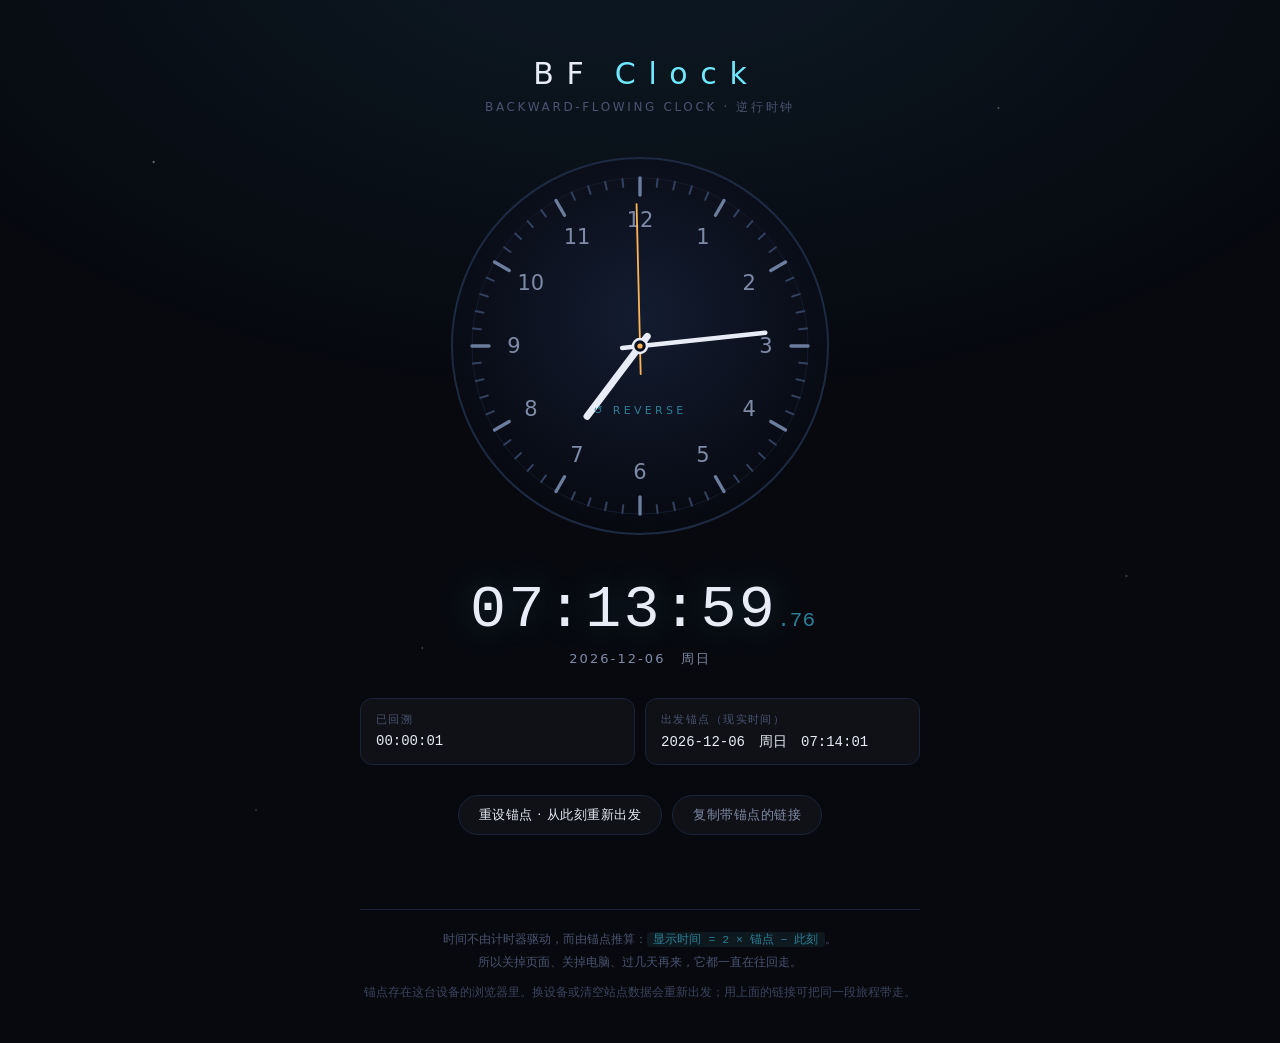
==== BF_Clock/index.html @ 8f122b0f "BF_Clock: 逆行时钟，并搭起工具集骨架 时钟以首次打开的时刻为锚点，每帧按 2×锚点−此刻 现算显示时间， 因此页面关闭期间也在持续回退，且无累积误差。锚点存 localStorage， 可用" ====
<!DOCTYPE html>
<html lang="zh-CN">
<head>
<meta charset="utf-8">
<meta name="viewport" content="width=device-width, initial-scale=1, viewport-fit=cover">
<title>BF Clock · 逆行时钟</title>
<meta name="description" content="一台从你第一次打开它的那一刻起，就一直向过去走的时钟。">
<meta name="theme-color" content="#07090f">
<link rel="icon" href="data:image/svg+xml,<svg xmlns='http://www.w3.org/2000/svg' viewBox='0 0 100 100'><text y='.9em' font-size='90'>&#8634;</text></svg>">
<link rel="stylesheet" href="style.css">
</head>
<body>
<div class="starfield" aria-hidden="true"></div>

<main class="stage">

  <header class="masthead">
    <h1 class="wordmark">BF&thinsp;<span>Clock</span></h1>
    <p class="tagline">Backward-Flowing Clock &middot; 逆行时钟</p>
  </header>

  <section class="dial-wrap" aria-hidden="true">
    <svg class="dial" viewBox="0 0 400 400" role="presentation">
      <defs>
        <radialGradient id="faceGlow" cx="50%" cy="42%" r="62%">
          <stop offset="0%"   stop-color="#131c30"/>
          <stop offset="70%"  stop-color="#0a0e19"/>
          <stop offset="100%" stop-color="#05070d"/>
        </radialGradient>
      </defs>

      <circle cx="200" cy="200" r="188" fill="url(#faceGlow)"/>
      <circle cx="200" cy="200" r="188" class="rim"/>
      <circle cx="200" cy="200" r="168" class="rim-inner"/>

      <g id="ticks"></g>
      <g id="numerals"></g>

      <!-- 指针：绘制成 12 点方向，靠 rotate 定位 -->
      <g id="handHour"   class="hand hand-hour">
        <line x1="200" y1="212" x2="200" y2="112"/>
      </g>
      <g id="handMinute" class="hand hand-minute">
        <line x1="200" y1="218" x2="200" y2="74"/>
      </g>
      <g id="handSecond" class="hand hand-second">
        <line x1="200" y1="228" x2="200" y2="58"/>
      </g>

      <circle cx="200" cy="200" r="7"   class="pivot"/>
      <circle cx="200" cy="200" r="2.6" class="pivot-dot"/>

      <text x="200" y="268" class="dial-mark">&#8634;&nbsp;REVERSE</text>
    </svg>
  </section>

  <section class="readout">
    <div class="clock-line">
      <time id="digital" class="digital" datetime="">--:--:--</time><span id="centis" class="centis">.00</span>
    </div>
    <div id="datestamp" class="datestamp">&nbsp;</div>
  </section>

  <section class="meters">
    <div class="meter">
      <div class="meter-label">已回溯</div>
      <div id="rewound" class="meter-value">--</div>
    </div>
    <div class="meter">
      <div class="meter-label">出发锚点（现实时间）</div>
      <div id="anchor" class="meter-value">--</div>
    </div>
  </section>

  <section class="controls">
    <button id="btnReset" type="button" class="btn">重设锚点 · 从此刻重新出发</button>
    <button id="btnShare" type="button" class="btn btn-ghost">复制带锚点的链接</button>
  </section>

  <p id="toast" class="toast" role="status" aria-live="polite"></p>

  <footer class="footnote">
    <p>时间不由计时器驱动，而由锚点推算：<code>显示时间 = 2 × 锚点 − 此刻</code>。<br>
       所以关掉页面、关掉电脑、过几天再来，它都一直在往回走。</p>
    <p class="footnote-dim">锚点存在这台设备的浏览器里。换设备或清空站点数据会重新出发；用上面的链接可把同一段旅程带走。</p>
  </footer>

</main>

<script src="script.js"></script>
</body>
</html>
---- BF_Clock/style.css ----
/* BF Clock — 逆行时钟 */

:root {
  --bg:        #07090f;
  --ink:       #e8ecf6;
  --ink-dim:   #7f8ba6;
  --ink-faint: #4a5470;
  --accent:    #6ee7ff;
  --accent-dim:#2a7f96;
  --warm:      #ffb457;
  --line:      #1b2438;
  --panel:     rgba(255,255,255,.035);
}

* { box-sizing: border-box; }

html, body {
  margin: 0;
  min-height: 100%;
  background: var(--bg);
  color: var(--ink);
  font-family: "Segoe UI", -apple-system, BlinkMacSystemFont, "PingFang SC",
               "Microsoft YaHei", "Hiragino Sans GB", system-ui, sans-serif;
  -webkit-font-smoothing: antialiased;
}

body {
  display: flex;
  justify-content: center;
  padding: clamp(20px, 5vw, 56px) 18px calc(40px + env(safe-area-inset-bottom));
}

/* ── 背景星场 ───────────────────────────────────────── */
.starfield {
  position: fixed;
  inset: 0;
  pointer-events: none;
  background:
    radial-gradient(1.6px 1.6px at 12% 18%,  rgba(255,255,255,.55), transparent),
    radial-gradient(1.4px 1.4px at 78% 12%,  rgba(255,255,255,.42), transparent),
    radial-gradient(1.2px 1.2px at 33% 72%,  rgba(255,255,255,.38), transparent),
    radial-gradient(1.6px 1.6px at 88% 64%,  rgba(255,255,255,.30), transparent),
    radial-gradient(1.2px 1.2px at 58% 38%,  rgba(255,255,255,.30), transparent),
    radial-gradient(1.4px 1.4px at 20% 90%,  rgba(255,255,255,.26), transparent),
    radial-gradient(1200px 700px at 50% -10%, rgba(46,120,160,.16), transparent 70%);
}

/* ── 布局 ──────────────────────────────────────────── */
.stage {
  position: relative;
  width: 100%;
  max-width: 560px;
  display: flex;
  flex-direction: column;
  align-items: center;
  gap: clamp(18px, 3.4vw, 30px);
}

.masthead { text-align: center; }

.wordmark {
  margin: 0;
  font-size: clamp(22px, 5.6vw, 30px);
  font-weight: 300;
  letter-spacing: .42em;
  text-indent: .42em;
  color: var(--ink);
}
.wordmark span { color: var(--accent); }

.tagline {
  margin: 8px 0 0;
  font-size: 12px;
  letter-spacing: .22em;
  text-transform: uppercase;
  color: var(--ink-faint);
}

/* ── 表盘 ──────────────────────────────────────────── */
.dial-wrap { width: min(100%, 400px); }
.dial { width: 100%; height: auto; display: block; }

.rim        { fill: none; stroke: #1d2a42; stroke-width: 2; }
.rim-inner  { fill: none; stroke: #131c2d; stroke-width: 1; }

.tick        { stroke: #33415e; stroke-width: 2;   stroke-linecap: round; }
.tick.major  { stroke: #6c7d9e; stroke-width: 3.4; }

.numeral {
  fill: var(--ink-dim);
  font-size: 21px;
  font-weight: 400;
  text-anchor: middle;
  dominant-baseline: central;
  font-variant-numeric: tabular-nums;
}

.hand line { stroke-linecap: round; }
.hand-hour   line { stroke: var(--ink);   stroke-width: 7; }
.hand-minute line { stroke: var(--ink);   stroke-width: 4.5; }
.hand-second line { stroke: var(--warm);  stroke-width: 1.8; }

.pivot     { fill: #0b1020; stroke: var(--ink); stroke-width: 2.5; }
.pivot-dot { fill: var(--warm); }

.dial-mark {
  fill: var(--accent-dim);
  font-size: 11px;
  letter-spacing: .3em;
  text-anchor: middle;
}

/* ── 数字读数 ──────────────────────────────────────── */
.readout { text-align: center; }

.clock-line {
  display: flex;
  align-items: baseline;
  justify-content: center;
}

.digital {
  font-family: ui-monospace, "SF Mono", "Cascadia Mono", Consolas, "Liberation Mono", monospace;
  font-size: clamp(38px, 11vw, 60px);
  font-weight: 300;
  letter-spacing: .04em;
  font-variant-numeric: tabular-nums;
  color: var(--ink);
  text-shadow: 0 0 34px rgba(110,231,255,.22);
}

.centis {
  font-family: ui-monospace, "SF Mono", "Cascadia Mono", Consolas, "Liberation Mono", monospace;
  font-size: clamp(15px, 4vw, 21px);
  font-variant-numeric: tabular-nums;
  color: var(--accent-dim);
  width: 2.6ch;
  text-align: left;
}

.datestamp {
  margin-top: 6px;
  font-size: 13px;
  letter-spacing: .16em;
  color: var(--ink-dim);
  font-variant-numeric: tabular-nums;
}

/* ── 仪表 ──────────────────────────────────────────── */
.meters {
  display: grid;
  grid-template-columns: 1fr 1fr;
  gap: 10px;
  width: 100%;
}

.meter {
  background: var(--panel);
  border: 1px solid var(--line);
  border-radius: 12px;
  padding: 13px 15px;
  min-width: 0;
}

.meter-label {
  font-size: 11px;
  letter-spacing: .13em;
  color: var(--ink-faint);
  margin-bottom: 6px;
}

.meter-value {
  font-family: ui-monospace, "SF Mono", "Cascadia Mono", Consolas, "Liberation Mono", monospace;
  font-size: 14px;
  font-variant-numeric: tabular-nums;
  color: var(--ink);
  overflow-wrap: anywhere;
}

/* ── 控件 ──────────────────────────────────────────── */
.controls {
  display: flex;
  flex-wrap: wrap;
  gap: 10px;
  justify-content: center;
}

.btn {
  font: inherit;
  font-size: 13px;
  letter-spacing: .04em;
  color: var(--ink);
  background: var(--panel);
  border: 1px solid var(--line);
  border-radius: 999px;
  padding: 10px 20px;
  cursor: pointer;
  transition: border-color .18s, color .18s, background .18s;
}
.btn:hover  { border-color: var(--accent-dim); color: var(--accent); }
.btn:active { background: rgba(110,231,255,.08); }
.btn:focus-visible { outline: 2px solid var(--accent-dim); outline-offset: 2px; }
.btn-ghost { color: var(--ink-dim); }

/* ── 提示 ──────────────────────────────────────────── */
.toast {
  margin: 0;
  min-height: 1.2em;
  font-size: 12px;
  letter-spacing: .06em;
  color: var(--accent);
  opacity: 0;
  transition: opacity .25s;
}
.toast.show { opacity: 1; }

/* ── 脚注 ──────────────────────────────────────────── */
.footnote {
  text-align: center;
  font-size: 12px;
  line-height: 1.85;
  color: var(--ink-faint);
  border-top: 1px solid var(--line);
  padding-top: 18px;
  width: 100%;
}
.footnote p { margin: 0 0 8px; }
.footnote p:last-child { margin-bottom: 0; }
.footnote-dim { color: #3c445c; }

.footnote code {
  font-family: ui-monospace, Consolas, monospace;
  font-size: 11.5px;
  color: var(--accent-dim);
  background: rgba(110,231,255,.07);
  border-radius: 4px;
  padding: 1px 6px;
}

@media (max-width: 380px) {
  .meters { grid-template-columns: 1fr; }
}

@media (prefers-reduced-motion: reduce) {
  * { transition: none !important; }
}
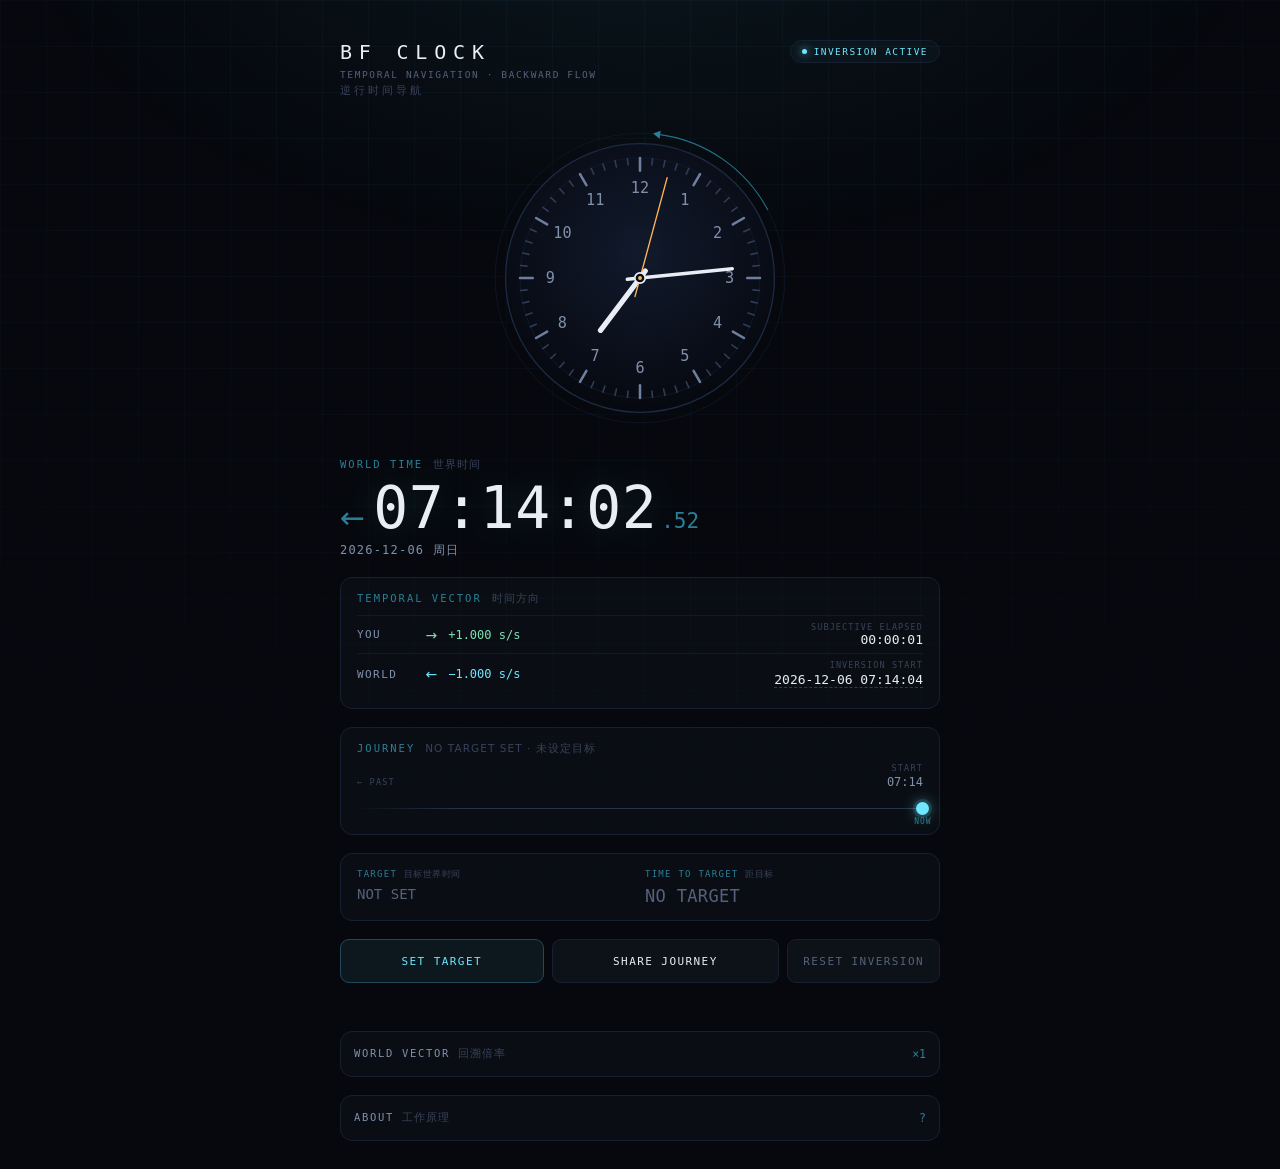
==== commit cdb75897: "BF_Clock: 从逆行时钟升级为逆行时间导航仪 信息模型改成两个相反方向：YOU → +1.000 s/s / WORLD ← −1.000 s/s。 WORLD TIME 升为第一视觉焦点，表盘" ====
--- a/BF_Clock/index.html
+++ b/BF_Clock/index.html
@@ -3,89 +3,239 @@
 <head>
 <meta charset="utf-8">
 <meta name="viewport" content="width=device-width, initial-scale=1, viewport-fit=cover">
-<title>BF Clock · 逆行时钟</title>
-<meta name="description" content="一台从你第一次打开它的那一刻起，就一直向过去走的时钟。">
-<meta name="theme-color" content="#07090f">
+<title>BF Clock · 逆行时间导航</title>
+<meta name="description" content="逆行时间导航仪。你的主观时间继续向前，你所在的世界时间向过去移动。">
+<meta name="theme-color" content="#06080d">
 <link rel="icon" href="data:image/svg+xml,<svg xmlns='http://www.w3.org/2000/svg' viewBox='0 0 100 100'><text y='.9em' font-size='90'>&#8634;</text></svg>">
 <link rel="stylesheet" href="style.css">
 </head>
 <body>
-<div class="starfield" aria-hidden="true"></div>
-
-<main class="stage">
-
+<div class="field" aria-hidden="true"></div>
+
+<main class="instrument">
+
+  <!-- ── 标识与状态 ─────────────────────────────────── -->
   <header class="masthead">
-    <h1 class="wordmark">BF&thinsp;<span>Clock</span></h1>
-    <p class="tagline">Backward-Flowing Clock &middot; 逆行时钟</p>
+    <div class="brand">
+      <h1 class="wordmark">BF&nbsp;CLOCK</h1>
+      <p class="brand-sub">TEMPORAL NAVIGATION · BACKWARD FLOW</p>
+      <p class="brand-cn">逆行时间导航</p>
+    </div>
+    <div id="statusChip" class="status" role="status" aria-live="polite">
+      <span class="status-dot" aria-hidden="true"></span>
+      <span id="statusText">INVERSION ACTIVE</span>
+    </div>
   </header>
 
-  <section class="dial-wrap" aria-hidden="true">
-    <svg class="dial" viewBox="0 0 400 400" role="presentation">
+  <!-- ── 表盘：世界时间的视觉表达 ───────────────────── -->
+  <section class="dial-wrap">
+    <svg class="dial" viewBox="0 0 400 400" aria-hidden="true" focusable="false">
       <defs>
-        <radialGradient id="faceGlow" cx="50%" cy="42%" r="62%">
-          <stop offset="0%"   stop-color="#131c30"/>
-          <stop offset="70%"  stop-color="#0a0e19"/>
-          <stop offset="100%" stop-color="#05070d"/>
+        <radialGradient id="faceGlow" cx="50%" cy="40%" r="64%">
+          <stop offset="0%"   stop-color="#111a2c"/>
+          <stop offset="72%"  stop-color="#090d17"/>
+          <stop offset="100%" stop-color="#05070c"/>
         </radialGradient>
       </defs>
 
-      <circle cx="200" cy="200" r="188" fill="url(#faceGlow)"/>
-      <circle cx="200" cy="200" r="188" class="rim"/>
-      <circle cx="200" cy="200" r="168" class="rim-inner"/>
+      <!-- 逆行方向环 -->
+      <circle cx="200" cy="200" r="181" class="vector-ring"/>
+      <path d="M 225.2 20.8 A 181 181 0 0 1 359.8 115.0" class="vector-arc"/>
+      <polygon points="216.3,19.5 225.9,15.9 224.5,25.8" class="vector-head"/>
+
+      <circle cx="200" cy="200" r="168" fill="url(#faceGlow)"/>
+      <circle cx="200" cy="200" r="168" class="rim"/>
+      <circle cx="200" cy="200" r="150" class="rim-inner"/>
 
       <g id="ticks"></g>
       <g id="numerals"></g>
 
-      <!-- 指针：绘制成 12 点方向，靠 rotate 定位 -->
-      <g id="handHour"   class="hand hand-hour">
-        <line x1="200" y1="212" x2="200" y2="112"/>
-      </g>
-      <g id="handMinute" class="hand hand-minute">
-        <line x1="200" y1="218" x2="200" y2="74"/>
-      </g>
-      <g id="handSecond" class="hand hand-second">
-        <line x1="200" y1="228" x2="200" y2="58"/>
-      </g>
-
-      <circle cx="200" cy="200" r="7"   class="pivot"/>
-      <circle cx="200" cy="200" r="2.6" class="pivot-dot"/>
-
-      <text x="200" y="268" class="dial-mark">&#8634;&nbsp;REVERSE</text>
+      <!-- 指针画在 12 点方向，靠 rotate 定位 -->
+      <g id="handHour"   class="hand hand-hour"><line   x1="200" y1="211" x2="200" y2="118"/></g>
+      <g id="handMinute" class="hand hand-minute"><line x1="200" y1="216" x2="200" y2="84"/></g>
+      <g id="handSecond" class="hand hand-second"><line x1="200" y1="224" x2="200" y2="70"/></g>
+
+      <circle cx="200" cy="200" r="6.5" class="pivot"/>
+      <circle cx="200" cy="200" r="2.4" class="pivot-dot"/>
     </svg>
   </section>
 
-  <section class="readout">
-    <div class="clock-line">
-      <time id="digital" class="digital" datetime="">--:--:--</time><span id="centis" class="centis">.00</span>
-    </div>
-    <div id="datestamp" class="datestamp">&nbsp;</div>
-  </section>
-
-  <section class="meters">
-    <div class="meter">
-      <div class="meter-label">已回溯</div>
-      <div id="rewound" class="meter-value">--</div>
-    </div>
-    <div class="meter">
-      <div class="meter-label">出发锚点（现实时间）</div>
-      <div id="anchor" class="meter-value">--</div>
-    </div>
-  </section>
-
-  <section class="controls">
-    <button id="btnReset" type="button" class="btn">重设锚点 · 从此刻重新出发</button>
-    <button id="btnShare" type="button" class="btn btn-ghost">复制带锚点的链接</button>
+  <!-- ── 第一焦点：WORLD TIME ───────────────────────── -->
+  <section class="world">
+    <div class="label-row">
+      <span class="label">WORLD TIME</span>
+      <span class="label-cn">世界时间</span>
+    </div>
+    <div class="world-time">
+      <span class="dir-rev" aria-hidden="true">←</span>
+      <time id="worldClock" class="world-clock" datetime="">--:--:--</time><span id="worldCentis" class="world-centis">.00</span>
+    </div>
+    <div id="worldDate" class="world-date">&nbsp;</div>
+  </section>
+
+  <!-- ── 第三焦点：时间方向 ─────────────────────────── -->
+  <section class="vectors" aria-label="时间方向">
+    <div class="label-row">
+      <span class="label">TEMPORAL VECTOR</span>
+      <span class="label-cn">时间方向</span>
+    </div>
+
+    <div class="vector">
+      <span class="v-who">YOU</span>
+      <span class="v-arrow fwd" aria-hidden="true">→</span>
+      <span class="v-rate fwd">+1.000&thinsp;s/s</span>
+      <span class="v-slot">
+        <span class="v-slot-label">SUBJECTIVE ELAPSED</span>
+        <span id="subjElapsed" class="v-slot-value">00:00:00</span>
+      </span>
+    </div>
+
+    <div class="vector">
+      <span class="v-who">WORLD</span>
+      <span class="v-arrow rev" aria-hidden="true">←</span>
+      <span id="worldRate" class="v-rate rev">&minus;1.000&thinsp;s/s</span>
+      <span class="v-slot">
+        <span class="v-slot-label">INVERSION START</span>
+        <button id="btnAnchor" type="button" class="v-slot-value linkish"
+                title="自定义逆行起点">--</button>
+      </span>
+    </div>
+
+    <div id="displacementRow" class="vector vector-extra" hidden>
+      <span class="v-who">Δ</span>
+      <span class="v-arrow rev" aria-hidden="true">←</span>
+      <span class="v-rate dim">DISPLACEMENT</span>
+      <span class="v-slot">
+        <span class="v-slot-label">世界位移</span>
+        <span id="displacement" class="v-slot-value">--</span>
+      </span>
+    </div>
+  </section>
+
+  <!-- ── 航程轨迹 ───────────────────────────────────── -->
+  <section class="journey" aria-label="航程轨迹">
+    <div class="label-row">
+      <span class="label">JOURNEY</span>
+      <span id="journeyNote" class="label-cn">NO TARGET SET · 未设定目标</span>
+    </div>
+
+    <div class="track-ends">
+      <span class="end-left">
+        <span class="end-tag" id="tlLeftTag">← PAST</span>
+        <span class="end-val" id="tlLeftVal">&nbsp;</span>
+      </span>
+      <span class="end-right">
+        <span class="end-tag">START</span>
+        <span class="end-val" id="tlRightVal">--:--</span>
+      </span>
+    </div>
+
+    <div id="track" class="track" data-mode="open">
+      <div class="track-line"></div>
+      <div id="trackFill" class="track-fill"></div>
+      <div id="trackDot" class="track-dot"><span class="track-dot-label">NOW</span></div>
+    </div>
+  </section>
+
+  <!-- ── 第四焦点：目标与 ETA ───────────────────────── -->
+  <section id="targetPanel" class="target-panel" data-state="none">
+    <div class="target-grid">
+      <div class="target-cell">
+        <div class="cell-label">TARGET <span class="cn">目标世界时间</span></div>
+        <div id="targetValue" class="cell-value">NOT SET</div>
+        <div id="targetDate" class="cell-sub"></div>
+      </div>
+      <div class="target-cell">
+        <div class="cell-label">TIME TO TARGET <span class="cn">距目标</span></div>
+        <div id="etaValue" class="cell-value eta">--:--:--</div>
+        <div id="etaReal" class="cell-sub" hidden></div>
+      </div>
+    </div>
+  </section>
+
+  <!-- ── 操作 ───────────────────────────────────────── -->
+  <section class="actions">
+    <button id="btnTarget" type="button" class="btn btn-primary">SET TARGET</button>
+    <button id="btnShare"  type="button" class="btn">SHARE JOURNEY</button>
+    <button id="btnReset"  type="button" class="btn btn-quiet">RESET INVERSION</button>
   </section>
 
   <p id="toast" class="toast" role="status" aria-live="polite"></p>
 
-  <footer class="footnote">
-    <p>时间不由计时器驱动，而由锚点推算：<code>显示时间 = 2 × 锚点 − 此刻</code>。<br>
-       所以关掉页面、关掉电脑、过几天再来，它都一直在往回走。</p>
-    <p class="footnote-dim">锚点存在这台设备的浏览器里。换设备或清空站点数据会重新出发；用上面的链接可把同一段旅程带走。</p>
-  </footer>
+  <!-- ── 辅助设置 ───────────────────────────────────── -->
+  <details class="drawer">
+    <summary class="drawer-head">
+      <span class="drawer-title">WORLD VECTOR <span class="cn">回溯倍率</span></span>
+      <span id="rateNow" class="drawer-value">×1</span>
+    </summary>
+    <div class="drawer-body">
+      <div id="ratePresets" class="chips">
+        <button type="button" class="chip" data-rate="0">HOLD</button>
+        <button type="button" class="chip" data-rate="0.5">×0.5</button>
+        <button type="button" class="chip" data-rate="1">×1</button>
+        <button type="button" class="chip" data-rate="2">×2</button>
+        <button type="button" class="chip" data-rate="10">×10</button>
+        <button type="button" class="chip" data-rate="60">×60</button>
+        <button type="button" class="chip" data-rate="3600">×3600</button>
+      </div>
+      <div class="inline-form">
+        <label class="sr-only" for="rateInput">自定义倍率</label>
+        <input id="rateInput" type="number" min="0" max="100000" step="0.1" inputmode="decimal">
+        <button id="btnRateApply" type="button" class="btn btn-sm">APPLY</button>
+      </div>
+      <p id="rateHint" class="drawer-hint"></p>
+    </div>
+  </details>
+
+  <details class="drawer">
+    <summary class="drawer-head">
+      <span class="drawer-title">ABOUT <span class="cn">工作原理</span></span>
+      <span class="drawer-value">?</span>
+    </summary>
+    <div class="drawer-body prose">
+      <p>进入逆行后，你的主观时间照常向前，而你所在的世界时间坐标向过去移动。装置不靠计时器累加，每一帧都由逆行起点重新推算：</p>
+      <p class="formula">elapsed = now − anchor<br>worldTime = anchor − elapsed<br>worldTime = 2 × anchor − now</p>
+      <p>所以关掉页面、设备休眠、隔几天再打开，逆行都不会中断，也不会累积误差。TARGET 只是导航标记 —— 到达后世界时间继续逆行，装置不会替你执行转向。</p>
+      <p class="dim">时间基准取自本机系统时钟。修改系统时间会直接改变航程位置。锚点与目标存在这台设备的浏览器里；用 SHARE JOURNEY 可把同一段航程带到别的设备。</p>
+    </div>
+  </details>
+
+  <div id="shiftNotice" class="shift-notice" hidden>
+    <span>SYSTEM TIME SHIFT DETECTED · 检测到系统时间跳变</span>
+    <button id="btnShiftDismiss" type="button" class="shift-x" aria-label="忽略">×</button>
+  </div>
 
 </main>
+
+<!-- ── Modal：设定目标 / 自定义逆行起点 ─────────────── -->
+<div id="modalBack" class="modal-back" hidden>
+  <div id="modal" class="modal" role="dialog" aria-modal="true" aria-labelledby="modalTitle">
+    <h2 id="modalTitle" class="modal-title">TARGET WORLD TIME</h2>
+    <p id="modalSub" class="modal-sub">设定要逆行抵达的世界时间</p>
+
+    <div id="modalQuick" class="chips"></div>
+
+    <div class="modal-fields">
+      <label class="fld">
+        <span class="fld-label">DATE</span>
+        <input id="modalDate" type="date">
+      </label>
+      <label class="fld">
+        <span class="fld-label">TIME</span>
+        <input id="modalTime" type="time" step="1">
+      </label>
+    </div>
+
+    <p id="modalError" class="modal-error" role="alert"></p>
+
+    <div class="modal-actions">
+      <button id="btnModalClear"  type="button" class="btn btn-quiet btn-sm" hidden>CLEAR</button>
+      <span class="spacer"></span>
+      <button id="btnModalCancel" type="button" class="btn btn-sm">CANCEL</button>
+      <button id="btnModalApply"  type="button" class="btn btn-primary btn-sm">SET</button>
+    </div>
+  </div>
+</div>
 
 <script src="script.js"></script>
 </body>
--- a/BF_Clock/style.css
+++ b/BF_Clock/style.css
@@ -1,246 +1,480 @@
-/* BF Clock — 逆行时钟 */
+/* BF Clock — 逆行时间导航仪
+   移动优先。窄屏首屏保证看到：标识 / 表盘 / WORLD TIME / 时间方向。 */
 
 :root {
-  --bg:        #07090f;
-  --ink:       #e8ecf6;
-  --ink-dim:   #7f8ba6;
-  --ink-faint: #4a5470;
-  --accent:    #6ee7ff;
-  --accent-dim:#2a7f96;
-  --warm:      #ffb457;
-  --line:      #1b2438;
-  --panel:     rgba(255,255,255,.035);
+  --bg:        #06080d;
+  --panel:     rgba(150, 180, 220, .035);
+  --panel-2:   rgba(150, 180, 220, .055);
+  --line:      #17203200;
+  --edge:      #172032;
+  --edge-lit:  #24405a;
+
+  --ink:       #e9edf6;
+  --dim:       #8090ab;
+  --faint:     #56617c;
+  --ghost:     #39425a;
+
+  --rev:       #6ee7ff;   /* 世界：逆行 */
+  --rev-deep:  #2a7f96;
+  --fwd:       #7fe0b0;   /* 你：正向 */
+  --warm:      #ffb457;   /* 秒针 */
+  --alert:     #ffd27a;
+
+  --mono: ui-monospace, "SF Mono", "Cascadia Mono", "DejaVu Sans Mono",
+          Consolas, "Liberation Mono", monospace;
+  --sans: "Segoe UI", -apple-system, BlinkMacSystemFont, "PingFang SC",
+          "Microsoft YaHei", "Hiragino Sans GB", system-ui, sans-serif;
 }
 
 * { box-sizing: border-box; }
-
-html, body {
+[hidden] { display: none !important; }
+
+html { -webkit-text-size-adjust: 100%; }
+
+body {
   margin: 0;
   min-height: 100%;
   background: var(--bg);
   color: var(--ink);
-  font-family: "Segoe UI", -apple-system, BlinkMacSystemFont, "PingFang SC",
-               "Microsoft YaHei", "Hiragino Sans GB", system-ui, sans-serif;
+  font-family: var(--sans);
   -webkit-font-smoothing: antialiased;
-}
-
-body {
   display: flex;
   justify-content: center;
-  padding: clamp(20px, 5vw, 56px) 18px calc(40px + env(safe-area-inset-bottom));
-}
-
-/* ── 背景星场 ───────────────────────────────────────── */
-.starfield {
-  position: fixed;
-  inset: 0;
-  pointer-events: none;
+  padding: max(14px, env(safe-area-inset-top)) 14px
+           calc(28px + env(safe-area-inset-bottom));
+  overflow-x: hidden;
+}
+
+.sr-only {
+  position: absolute; width: 1px; height: 1px;
+  padding: 0; margin: -1px; overflow: hidden;
+  clip: rect(0 0 0 0); white-space: nowrap; border: 0;
+}
+
+/* 背景：极克制的坐标网格 + 一点冷光 */
+.field {
+  position: fixed; inset: 0; pointer-events: none;
   background:
-    radial-gradient(1.6px 1.6px at 12% 18%,  rgba(255,255,255,.55), transparent),
-    radial-gradient(1.4px 1.4px at 78% 12%,  rgba(255,255,255,.42), transparent),
-    radial-gradient(1.2px 1.2px at 33% 72%,  rgba(255,255,255,.38), transparent),
-    radial-gradient(1.6px 1.6px at 88% 64%,  rgba(255,255,255,.30), transparent),
-    radial-gradient(1.2px 1.2px at 58% 38%,  rgba(255,255,255,.30), transparent),
-    radial-gradient(1.4px 1.4px at 20% 90%,  rgba(255,255,255,.26), transparent),
-    radial-gradient(1200px 700px at 50% -10%, rgba(46,120,160,.16), transparent 70%);
-}
-
-/* ── 布局 ──────────────────────────────────────────── */
-.stage {
+    linear-gradient(rgba(110,231,255,.028) 1px, transparent 1px) 0 0 / 100% 46px,
+    linear-gradient(90deg, rgba(110,231,255,.028) 1px, transparent 1px) 0 0 / 46px 100%,
+    radial-gradient(900px 520px at 50% -12%, rgba(42,127,150,.13), transparent 70%);
+  mask-image: radial-gradient(120% 90% at 50% 15%, #000 35%, transparent 100%);
+  -webkit-mask-image: radial-gradient(120% 90% at 50% 15%, #000 35%, transparent 100%);
+}
+
+.instrument {
   position: relative;
   width: 100%;
   max-width: 560px;
   display: flex;
   flex-direction: column;
-  align-items: center;
-  gap: clamp(18px, 3.4vw, 30px);
-}
-
-.masthead { text-align: center; }
+  gap: 16px;
+}
+
+/* ── 通用标签 ───────────────────────────────────────── */
+.label-row {
+  display: flex; align-items: baseline; gap: 10px;
+  margin-bottom: 7px; min-width: 0;
+}
+.label {
+  font-family: var(--mono);
+  font-size: 10.5px; letter-spacing: .19em;
+  color: var(--rev-deep); white-space: nowrap;
+}
+.label-cn, .cn {
+  font-size: 10.5px; letter-spacing: .1em; color: var(--ghost);
+  overflow: hidden; text-overflow: ellipsis; white-space: nowrap;
+}
+
+/* ── 标识与状态 ─────────────────────────────────────── */
+.masthead {
+  display: flex; align-items: flex-start; justify-content: space-between;
+  gap: 12px; flex-wrap: wrap;
+}
 
 .wordmark {
   margin: 0;
-  font-size: clamp(22px, 5.6vw, 30px);
-  font-weight: 300;
-  letter-spacing: .42em;
-  text-indent: .42em;
-  color: var(--ink);
-}
-.wordmark span { color: var(--accent); }
-
-.tagline {
-  margin: 8px 0 0;
-  font-size: 12px;
-  letter-spacing: .22em;
-  text-transform: uppercase;
-  color: var(--ink-faint);
-}
-
-/* ── 表盘 ──────────────────────────────────────────── */
-.dial-wrap { width: min(100%, 400px); }
+  font-family: var(--mono);
+  font-size: 17px; font-weight: 500;
+  letter-spacing: .34em; color: var(--ink);
+}
+.brand-sub {
+  margin: 5px 0 0;
+  font-family: var(--mono);
+  font-size: 9.5px; letter-spacing: .17em; color: var(--faint);
+}
+.brand-cn { margin: 3px 0 0; font-size: 11px; letter-spacing: .28em; color: var(--ghost); }
+
+.status {
+  display: inline-flex; align-items: center; gap: 7px;
+  font-family: var(--mono); font-size: 9.5px; letter-spacing: .15em;
+  color: var(--rev);
+  border: 1px solid var(--edge); border-radius: 999px;
+  padding: 5px 11px; background: var(--panel);
+  white-space: nowrap;
+}
+.status-dot {
+  width: 5px; height: 5px; border-radius: 50%;
+  background: var(--rev); box-shadow: 0 0 8px var(--rev);
+}
+.status[data-tone="approach"] { color: var(--alert); border-color: #4a3f22; }
+.status[data-tone="approach"] .status-dot { background: var(--alert); box-shadow: 0 0 8px var(--alert); animation: pulse 1.8s ease-in-out infinite; }
+.status[data-tone="reached"]  { color: var(--fwd); border-color: #234a3a; }
+.status[data-tone="reached"] .status-dot { background: var(--fwd); box-shadow: 0 0 8px var(--fwd); }
+
+@keyframes pulse { 0%,100% { opacity: 1; } 50% { opacity: .35; } }
+
+/* ── 表盘 ───────────────────────────────────────────── */
+.dial-wrap {
+  align-self: center;
+  width: min(100%, clamp(210px, 58vw, 300px));
+  margin: 2px 0;
+}
 .dial { width: 100%; height: auto; display: block; }
 
-.rim        { fill: none; stroke: #1d2a42; stroke-width: 2; }
-.rim-inner  { fill: none; stroke: #131c2d; stroke-width: 1; }
-
-.tick        { stroke: #33415e; stroke-width: 2;   stroke-linecap: round; }
-.tick.major  { stroke: #6c7d9e; stroke-width: 3.4; }
+.vector-ring { fill: none; stroke: #101a2b; stroke-width: 1; }
+.vector-arc  { fill: none; stroke: var(--rev-deep); stroke-width: 1.4; opacity: .85; }
+.vector-head { fill: var(--rev-deep); }
+
+.rim       { fill: none; stroke: #1c2b44; stroke-width: 1.6; }
+.rim-inner { fill: none; stroke: #121b2c; stroke-width: 1; }
+
+.tick       { stroke: #2f3d59; stroke-width: 2;   stroke-linecap: round; }
+.tick.major { stroke: #6d7e9f; stroke-width: 3.2; }
 
 .numeral {
-  fill: var(--ink-dim);
-  font-size: 21px;
-  font-weight: 400;
-  text-anchor: middle;
-  dominant-baseline: central;
-  font-variant-numeric: tabular-nums;
+  fill: var(--dim); font-family: var(--mono);
+  font-size: 19px; text-anchor: middle; dominant-baseline: central;
 }
 
 .hand line { stroke-linecap: round; }
-.hand-hour   line { stroke: var(--ink);   stroke-width: 7; }
-.hand-minute line { stroke: var(--ink);   stroke-width: 4.5; }
-.hand-second line { stroke: var(--warm);  stroke-width: 1.8; }
-
-.pivot     { fill: #0b1020; stroke: var(--ink); stroke-width: 2.5; }
+.hand-hour   line { stroke: var(--ink);  stroke-width: 6.5; }
+.hand-minute line { stroke: var(--ink);  stroke-width: 4.2; }
+.hand-second line { stroke: var(--warm); stroke-width: 1.7; }
+.hand-second.mute { display: none; }
+
+.pivot     { fill: #080d18; stroke: var(--ink); stroke-width: 2.2; }
 .pivot-dot { fill: var(--warm); }
 
-.dial-mark {
-  fill: var(--accent-dim);
-  font-size: 11px;
-  letter-spacing: .3em;
-  text-anchor: middle;
-}
-
-/* ── 数字读数 ──────────────────────────────────────── */
-.readout { text-align: center; }
-
-.clock-line {
-  display: flex;
-  align-items: baseline;
-  justify-content: center;
-}
-
-.digital {
-  font-family: ui-monospace, "SF Mono", "Cascadia Mono", Consolas, "Liberation Mono", monospace;
-  font-size: clamp(38px, 11vw, 60px);
-  font-weight: 300;
-  letter-spacing: .04em;
+/* ── WORLD TIME ─────────────────────────────────────── */
+.world { text-align: left; }
+
+.world-time {
+  display: flex; align-items: baseline; gap: 8px;
+  white-space: nowrap;
+}
+.dir-rev {
+  font-size: clamp(20px, 6vw, 30px); line-height: 1;
+  color: var(--rev-deep);
+}
+.world-clock {
+  font-family: var(--mono);
+  font-size: clamp(34px, 11.5vw, 58px);
+  font-weight: 300; letter-spacing: .01em;
   font-variant-numeric: tabular-nums;
   color: var(--ink);
-  text-shadow: 0 0 34px rgba(110,231,255,.22);
-}
-
-.centis {
-  font-family: ui-monospace, "SF Mono", "Cascadia Mono", Consolas, "Liberation Mono", monospace;
-  font-size: clamp(15px, 4vw, 21px);
+  text-shadow: 0 0 38px rgba(110,231,255,.2);
+  line-height: 1.02;
+}
+.world-centis {
+  font-family: var(--mono);
+  font-size: clamp(14px, 4.4vw, 21px);
   font-variant-numeric: tabular-nums;
-  color: var(--accent-dim);
-  width: 2.6ch;
-  text-align: left;
-}
-
-.datestamp {
-  margin-top: 6px;
-  font-size: 13px;
-  letter-spacing: .16em;
-  color: var(--ink-dim);
+  color: var(--rev-deep);
+  width: 3ch; margin-left: -4px;
+}
+.world-date {
+  margin-top: 4px;
+  font-family: var(--mono); font-size: 12px;
+  letter-spacing: .1em; color: var(--dim);
+}
+
+/* ── 时间方向 ───────────────────────────────────────── */
+.vectors {
+  border: 1px solid var(--edge); border-radius: 12px;
+  background: var(--panel); padding: 12px 13px;
+}
+.vectors .label-row { margin-bottom: 9px; }
+
+.vector {
+  display: grid;
+  grid-template-columns: 3.6em 1.1em minmax(0, auto) minmax(0, 1fr);
+  align-items: center; gap: 8px;
+  padding: 6px 0;
+  border-top: 1px solid #121a2a;
+}
+.vector:first-of-type { border-top: 0; }
+
+.v-who   { font-family: var(--mono); font-size: 11px; letter-spacing: .13em; color: var(--dim); }
+.v-arrow { font-size: 14px; line-height: 1; text-align: center; }
+.v-arrow.fwd { color: var(--fwd); }
+.v-arrow.rev { color: var(--rev); }
+
+.v-rate {
+  font-family: var(--mono); font-size: 12px;
+  font-variant-numeric: tabular-nums; white-space: nowrap;
+}
+.v-rate.fwd { color: var(--fwd); }
+.v-rate.rev { color: var(--rev); }
+.v-rate.dim { color: var(--faint); font-size: 10.5px; letter-spacing: .1em; }
+
+.v-slot { display: flex; flex-direction: column; align-items: flex-end; min-width: 0; }
+.v-slot-label {
+  font-family: var(--mono); font-size: 8.5px; letter-spacing: .13em;
+  color: var(--ghost); white-space: nowrap;
+}
+.v-slot-value {
+  font-family: var(--mono); font-size: 13px;
+  font-variant-numeric: tabular-nums; color: var(--ink);
+  white-space: nowrap; overflow: hidden; text-overflow: ellipsis; max-width: 100%;
+}
+
+button.linkish {
+  background: none; border: 0; padding: 2px 0 0; margin: 0;
+  cursor: pointer; text-align: right;
+  border-bottom: 1px dashed #2c3a52;
+  transition: color .16s, border-color .16s;
+}
+button.linkish:hover { color: var(--rev); border-bottom-color: var(--rev-deep); }
+
+/* ── 航程轨迹 ───────────────────────────────────────── */
+.journey {
+  border: 1px solid var(--edge); border-radius: 12px;
+  background: var(--panel); padding: 12px 13px 16px;
+}
+
+.track-ends {
+  display: flex; justify-content: space-between; align-items: flex-end;
+  gap: 10px; margin-bottom: 9px;
+}
+.end-left, .end-right { display: flex; flex-direction: column; gap: 2px; min-width: 0; }
+.end-right { align-items: flex-end; }
+.end-tag {
+  font-family: var(--mono); font-size: 8.5px; letter-spacing: .14em; color: var(--ghost);
+  white-space: nowrap;
+}
+.end-val {
+  font-family: var(--mono); font-size: 12px; color: var(--dim);
+  font-variant-numeric: tabular-nums; white-space: nowrap;
+}
+
+.track { position: relative; height: 22px; }
+
+.track-line {
+  position: absolute; left: 0; right: 0; top: 10px; height: 1px;
+  background: linear-gradient(90deg, transparent 0%, #26344c 18%, #26344c 100%);
+}
+.track[data-mode="target"] .track-line {
+  background: #26344c;
+}
+.track-fill {
+  position: absolute; top: 10px; height: 1px;
+  background: var(--rev-deep); box-shadow: 0 0 8px rgba(110,231,255,.35);
+  right: 0; width: 0;
+}
+.track-dot {
+  position: absolute; top: 4px; left: 100%;
+  width: 13px; height: 13px; margin-left: -6.5px;
+  border-radius: 50%;
+  background: var(--rev);
+  box-shadow: 0 0 0 3px rgba(110,231,255,.14), 0 0 14px rgba(110,231,255,.6);
+  transition: left .28s linear;
+}
+.track-dot-label {
+  position: absolute; top: 15px; left: 50%; transform: translateX(-50%);
+  font-family: var(--mono); font-size: 8px; letter-spacing: .12em;
+  color: var(--rev-deep);
+}
+
+/* ── 目标与 ETA ─────────────────────────────────────── */
+.target-panel {
+  border: 1px solid var(--edge); border-radius: 12px;
+  background: var(--panel); padding: 12px 13px;
+  transition: border-color .3s, background .3s;
+}
+.target-panel[data-state="approach"] { border-color: #4a3f22; background: rgba(255,210,122,.045); }
+.target-panel[data-state="reached"]  { border-color: #234a3a; background: rgba(127,224,176,.05); }
+
+.target-grid { display: grid; grid-template-columns: 1fr 1fr; gap: 10px; }
+.target-cell { min-width: 0; }
+.cell-label {
+  font-family: var(--mono); font-size: 9px; letter-spacing: .14em;
+  color: var(--rev-deep); margin-bottom: 5px; white-space: nowrap;
+  overflow: hidden; text-overflow: ellipsis;
+}
+.cell-label .cn { letter-spacing: .05em; color: var(--ghost); font-size: 9px; }
+.cell-value {
+  font-family: var(--mono); font-size: 14px;
+  font-variant-numeric: tabular-nums; color: var(--ink);
+  white-space: nowrap; overflow: hidden; text-overflow: ellipsis;
+}
+.cell-value.eta { font-size: 17px; letter-spacing: .02em; }
+.target-panel[data-state="none"]     .cell-value { color: var(--faint); }
+.target-panel[data-state="approach"] .cell-value.eta { color: var(--alert); }
+.target-panel[data-state="reached"]  .cell-value.eta { color: var(--fwd); font-size: 14px; letter-spacing: .1em; }
+.cell-sub {
+  margin-top: 3px; font-family: var(--mono); font-size: 10px;
+  color: var(--faint); white-space: nowrap;
+}
+
+/* ── 按钮 ───────────────────────────────────────────── */
+.actions { display: flex; flex-wrap: wrap; gap: 8px; }
+
+.btn {
+  font-family: var(--mono);
+  font-size: 11px; letter-spacing: .13em;
+  color: var(--ink);
+  background: var(--panel-2);
+  border: 1px solid var(--edge);
+  border-radius: 9px;
+  padding: 12px 15px;
+  min-height: 44px;              /* 触屏可点 */
+  cursor: pointer; flex: 1 1 auto;
+  transition: border-color .16s, color .16s, background .16s;
+}
+.btn:hover  { border-color: var(--edge-lit); color: var(--rev); }
+.btn:active { background: rgba(110,231,255,.09); }
+.btn:focus-visible { outline: 2px solid var(--rev-deep); outline-offset: 2px; }
+.btn-primary { color: var(--rev); border-color: #23485c; background: rgba(110,231,255,.07); }
+.btn-quiet   { color: var(--faint); flex: 0 1 auto; }
+.btn-sm      { font-size: 10.5px; padding: 10px 14px; min-height: 40px; flex: 0 0 auto; }
+
+/* ── 提示 ───────────────────────────────────────────── */
+.toast {
+  margin: 0; min-height: 1.1em;
+  font-family: var(--mono); font-size: 10.5px; letter-spacing: .07em;
+  color: var(--rev); opacity: 0; transition: opacity .25s;
+}
+.toast.show { opacity: 1; }
+
+/* ── 抽屉 ───────────────────────────────────────────── */
+.drawer {
+  border: 1px solid var(--edge); border-radius: 12px;
+  background: var(--panel); overflow: hidden;
+}
+.drawer-head {
+  display: flex; align-items: center; justify-content: space-between;
+  gap: 10px; padding: 13px; cursor: pointer; list-style: none;
+  min-height: 44px;
+}
+.drawer-head::-webkit-details-marker { display: none; }
+.drawer-head:focus-visible { outline: 2px solid var(--rev-deep); outline-offset: -2px; }
+.drawer-title {
+  font-family: var(--mono); font-size: 10.5px; letter-spacing: .16em; color: var(--dim);
+}
+.drawer-value {
+  font-family: var(--mono); font-size: 11.5px; color: var(--rev-deep);
   font-variant-numeric: tabular-nums;
 }
-
-/* ── 仪表 ──────────────────────────────────────────── */
-.meters {
-  display: grid;
-  grid-template-columns: 1fr 1fr;
-  gap: 10px;
-  width: 100%;
-}
-
-.meter {
-  background: var(--panel);
-  border: 1px solid var(--line);
-  border-radius: 12px;
-  padding: 13px 15px;
-  min-width: 0;
-}
-
-.meter-label {
-  font-size: 11px;
-  letter-spacing: .13em;
-  color: var(--ink-faint);
-  margin-bottom: 6px;
-}
-
-.meter-value {
-  font-family: ui-monospace, "SF Mono", "Cascadia Mono", Consolas, "Liberation Mono", monospace;
-  font-size: 14px;
-  font-variant-numeric: tabular-nums;
-  color: var(--ink);
-  overflow-wrap: anywhere;
-}
-
-/* ── 控件 ──────────────────────────────────────────── */
-.controls {
-  display: flex;
-  flex-wrap: wrap;
-  gap: 10px;
-  justify-content: center;
-}
-
-.btn {
-  font: inherit;
-  font-size: 13px;
-  letter-spacing: .04em;
-  color: var(--ink);
-  background: var(--panel);
-  border: 1px solid var(--line);
-  border-radius: 999px;
-  padding: 10px 20px;
-  cursor: pointer;
-  transition: border-color .18s, color .18s, background .18s;
-}
-.btn:hover  { border-color: var(--accent-dim); color: var(--accent); }
-.btn:active { background: rgba(110,231,255,.08); }
-.btn:focus-visible { outline: 2px solid var(--accent-dim); outline-offset: 2px; }
-.btn-ghost { color: var(--ink-dim); }
-
-/* ── 提示 ──────────────────────────────────────────── */
-.toast {
-  margin: 0;
-  min-height: 1.2em;
-  font-size: 12px;
-  letter-spacing: .06em;
-  color: var(--accent);
-  opacity: 0;
-  transition: opacity .25s;
-}
-.toast.show { opacity: 1; }
-
-/* ── 脚注 ──────────────────────────────────────────── */
-.footnote {
-  text-align: center;
-  font-size: 12px;
-  line-height: 1.85;
-  color: var(--ink-faint);
-  border-top: 1px solid var(--line);
-  padding-top: 18px;
-  width: 100%;
-}
-.footnote p { margin: 0 0 8px; }
-.footnote p:last-child { margin-bottom: 0; }
-.footnote-dim { color: #3c445c; }
-
-.footnote code {
-  font-family: ui-monospace, Consolas, monospace;
-  font-size: 11.5px;
-  color: var(--accent-dim);
-  background: rgba(110,231,255,.07);
-  border-radius: 4px;
-  padding: 1px 6px;
-}
-
-@media (max-width: 380px) {
-  .meters { grid-template-columns: 1fr; }
+.drawer-body { padding: 0 13px 14px; }
+
+.chips { display: flex; flex-wrap: wrap; gap: 6px; }
+.chip {
+  font-family: var(--mono); font-size: 10.5px; letter-spacing: .06em;
+  color: var(--dim); background: transparent;
+  border: 1px solid var(--edge); border-radius: 7px;
+  padding: 9px 11px; min-height: 38px; cursor: pointer;
+  transition: border-color .16s, color .16s, background .16s;
+}
+.chip:hover { border-color: var(--edge-lit); color: var(--ink); }
+.chip:focus-visible { outline: 2px solid var(--rev-deep); outline-offset: 2px; }
+.chip.active { color: var(--rev); border-color: #23485c; background: rgba(110,231,255,.08); }
+
+.inline-form { display: flex; gap: 8px; margin-top: 10px; }
+.inline-form input { flex: 1 1 auto; min-width: 0; }
+
+input[type="number"], input[type="date"], input[type="time"] {
+  font-family: var(--mono); font-size: 13px;
+  color: var(--ink); background: #0a0f1a;
+  border: 1px solid var(--edge); border-radius: 8px;
+  padding: 10px 11px; min-height: 42px; width: 100%;
+  color-scheme: dark;
+}
+input:focus-visible { outline: 2px solid var(--rev-deep); outline-offset: 1px; }
+
+.drawer-hint {
+  margin: 10px 0 0; font-size: 11.5px; line-height: 1.7; color: var(--faint);
+}
+
+.prose p { margin: 0 0 10px; font-size: 12.5px; line-height: 1.85; color: var(--dim); }
+.prose p:last-child { margin-bottom: 0; }
+.prose .dim { color: var(--faint); font-size: 11.5px; }
+.formula {
+  font-family: var(--mono); font-size: 11.5px; line-height: 1.9;
+  color: var(--rev-deep); background: rgba(110,231,255,.05);
+  border-left: 2px solid #1d3a49; border-radius: 0 6px 6px 0;
+  padding: 9px 12px; overflow-x: auto; white-space: nowrap;
+}
+
+/* ── 系统时间跳变提示 ───────────────────────────────── */
+.shift-notice {
+  display: flex; align-items: center; justify-content: space-between; gap: 10px;
+  border: 1px solid #4a3f22; border-radius: 10px;
+  background: rgba(255,210,122,.06);
+  padding: 10px 12px;
+  font-family: var(--mono); font-size: 10px; letter-spacing: .1em;
+  color: var(--alert);
+}
+.shift-x {
+  background: none; border: 0; color: var(--alert);
+  font-size: 18px; line-height: 1; cursor: pointer; padding: 4px 8px;
+}
+
+/* ── Modal ──────────────────────────────────────────── */
+.modal-back {
+  position: fixed; inset: 0; z-index: 50;
+  background: rgba(4, 6, 11, .82);
+  display: flex; align-items: center; justify-content: center;
+  padding: 16px;
+  padding-bottom: max(16px, env(safe-area-inset-bottom));
+}
+.modal {
+  width: 100%; max-width: 380px;
+  max-height: min(88vh, 620px); overflow-y: auto;
+  background: #0a0e18;
+  border: 1px solid var(--edge-lit); border-radius: 14px;
+  padding: 18px 16px 16px;
+  box-shadow: 0 24px 70px rgba(0,0,0,.65);
+}
+.modal-title {
+  margin: 0; font-family: var(--mono);
+  font-size: 12px; letter-spacing: .17em; color: var(--rev);
+}
+.modal-sub { margin: 6px 0 14px; font-size: 11.5px; color: var(--faint); line-height: 1.6; }
+
+.modal-fields { display: flex; gap: 8px; margin-top: 12px; }
+.fld { flex: 1 1 0; min-width: 0; display: flex; flex-direction: column; gap: 5px; }
+.fld-label {
+  font-family: var(--mono); font-size: 8.5px; letter-spacing: .15em; color: var(--ghost);
+}
+
+.modal-error {
+  margin: 10px 0 0; min-height: 1.1em;
+  font-size: 11px; line-height: 1.5; color: #ff9a8a;
+}
+
+.modal-actions { display: flex; align-items: center; gap: 8px; margin-top: 14px; }
+.modal-actions .spacer { flex: 1 1 auto; }
+
+/* ── 窄屏微调 ───────────────────────────────────────── */
+@media (max-width: 359px) {
+  .vector { grid-template-columns: 3.2em .9em minmax(0, auto); row-gap: 2px; }
+  .v-slot { grid-column: 1 / -1; flex-direction: row; align-items: baseline;
+            justify-content: space-between; gap: 8px; }
+  .target-grid { grid-template-columns: 1fr; }
+  .btn { flex: 1 1 100%; }
+}
+
+/* ── 宽屏 ───────────────────────────────────────────── */
+@media (min-width: 620px) {
+  body { padding-top: 40px; }
+  .instrument { gap: 18px; max-width: 600px; }
+  .dial-wrap { width: 320px; }
+  .wordmark { font-size: 20px; }
+  .world-clock { font-size: 58px; }
+  .vectors, .journey, .target-panel { padding: 14px 16px; }
 }
 
 @media (prefers-reduced-motion: reduce) {
-  * { transition: none !important; }
-}
+  *, *::before, *::after { transition: none !important; animation: none !important; }
+}
